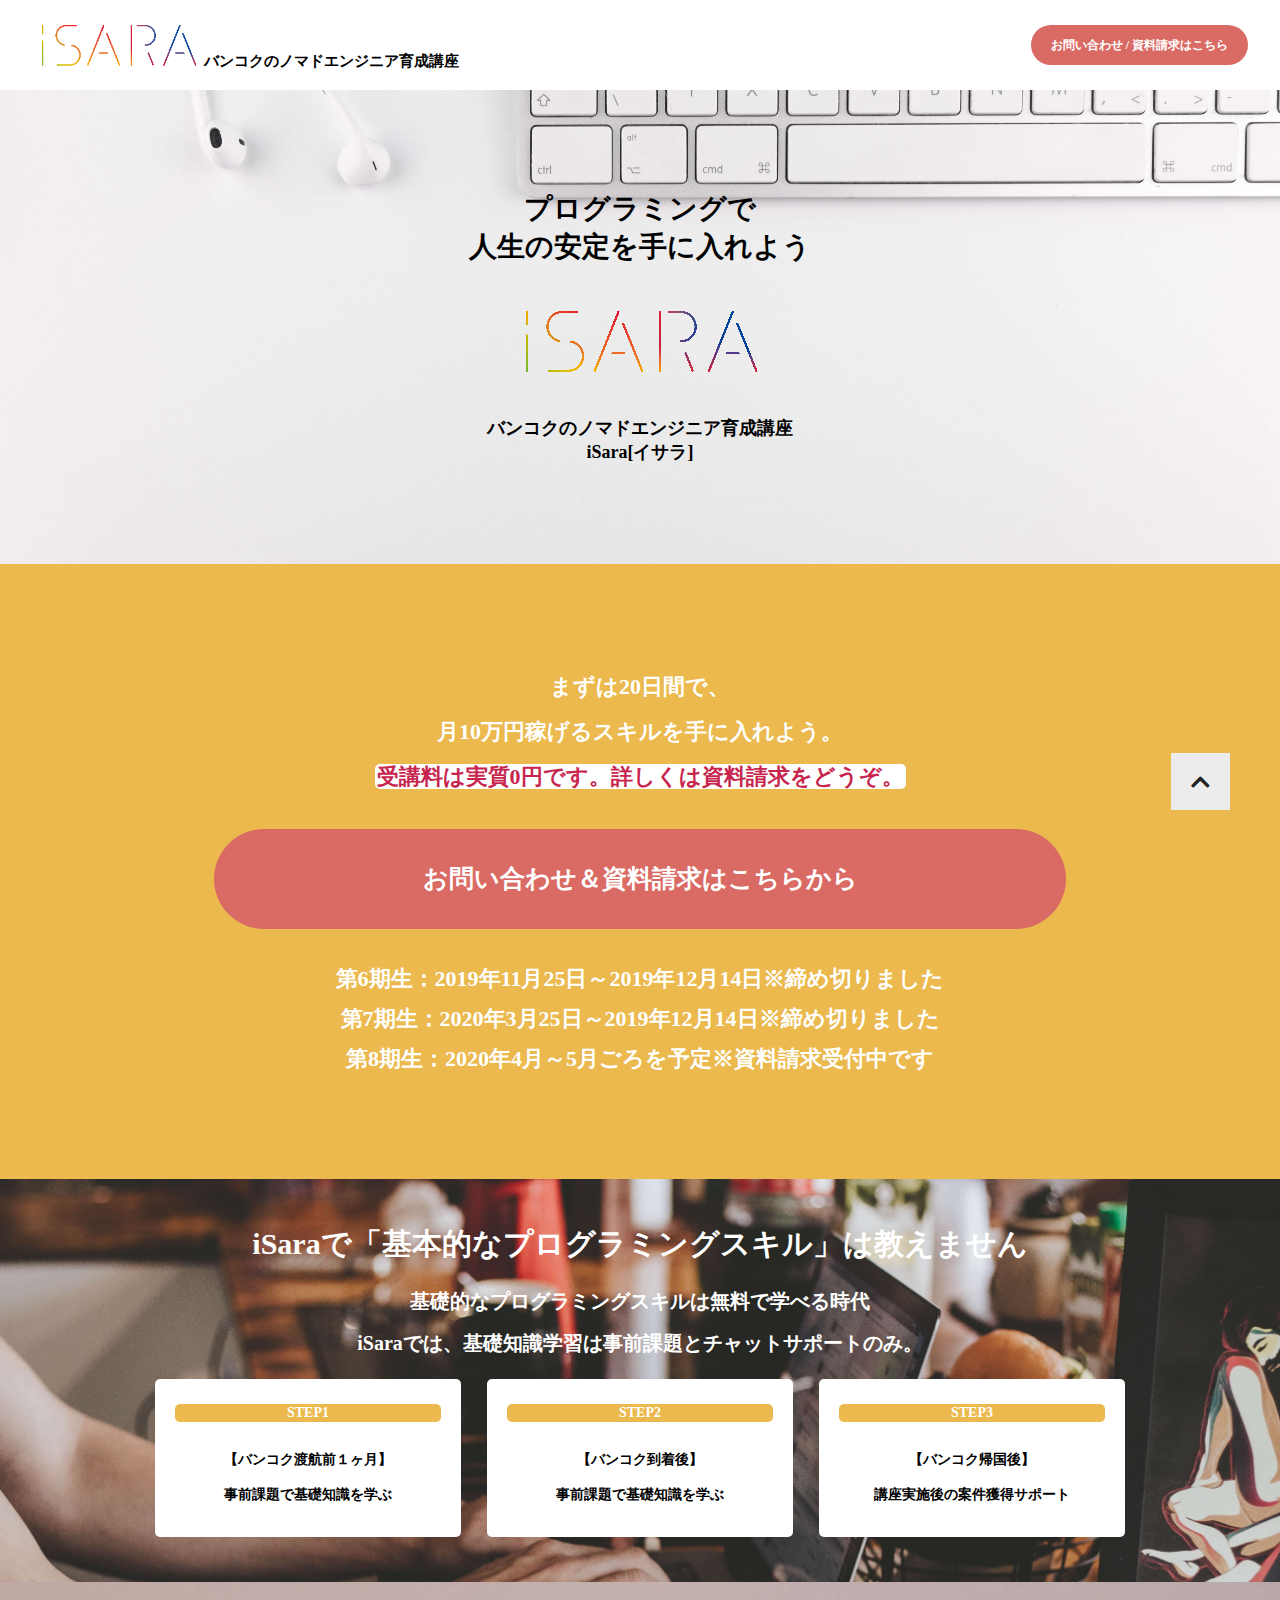
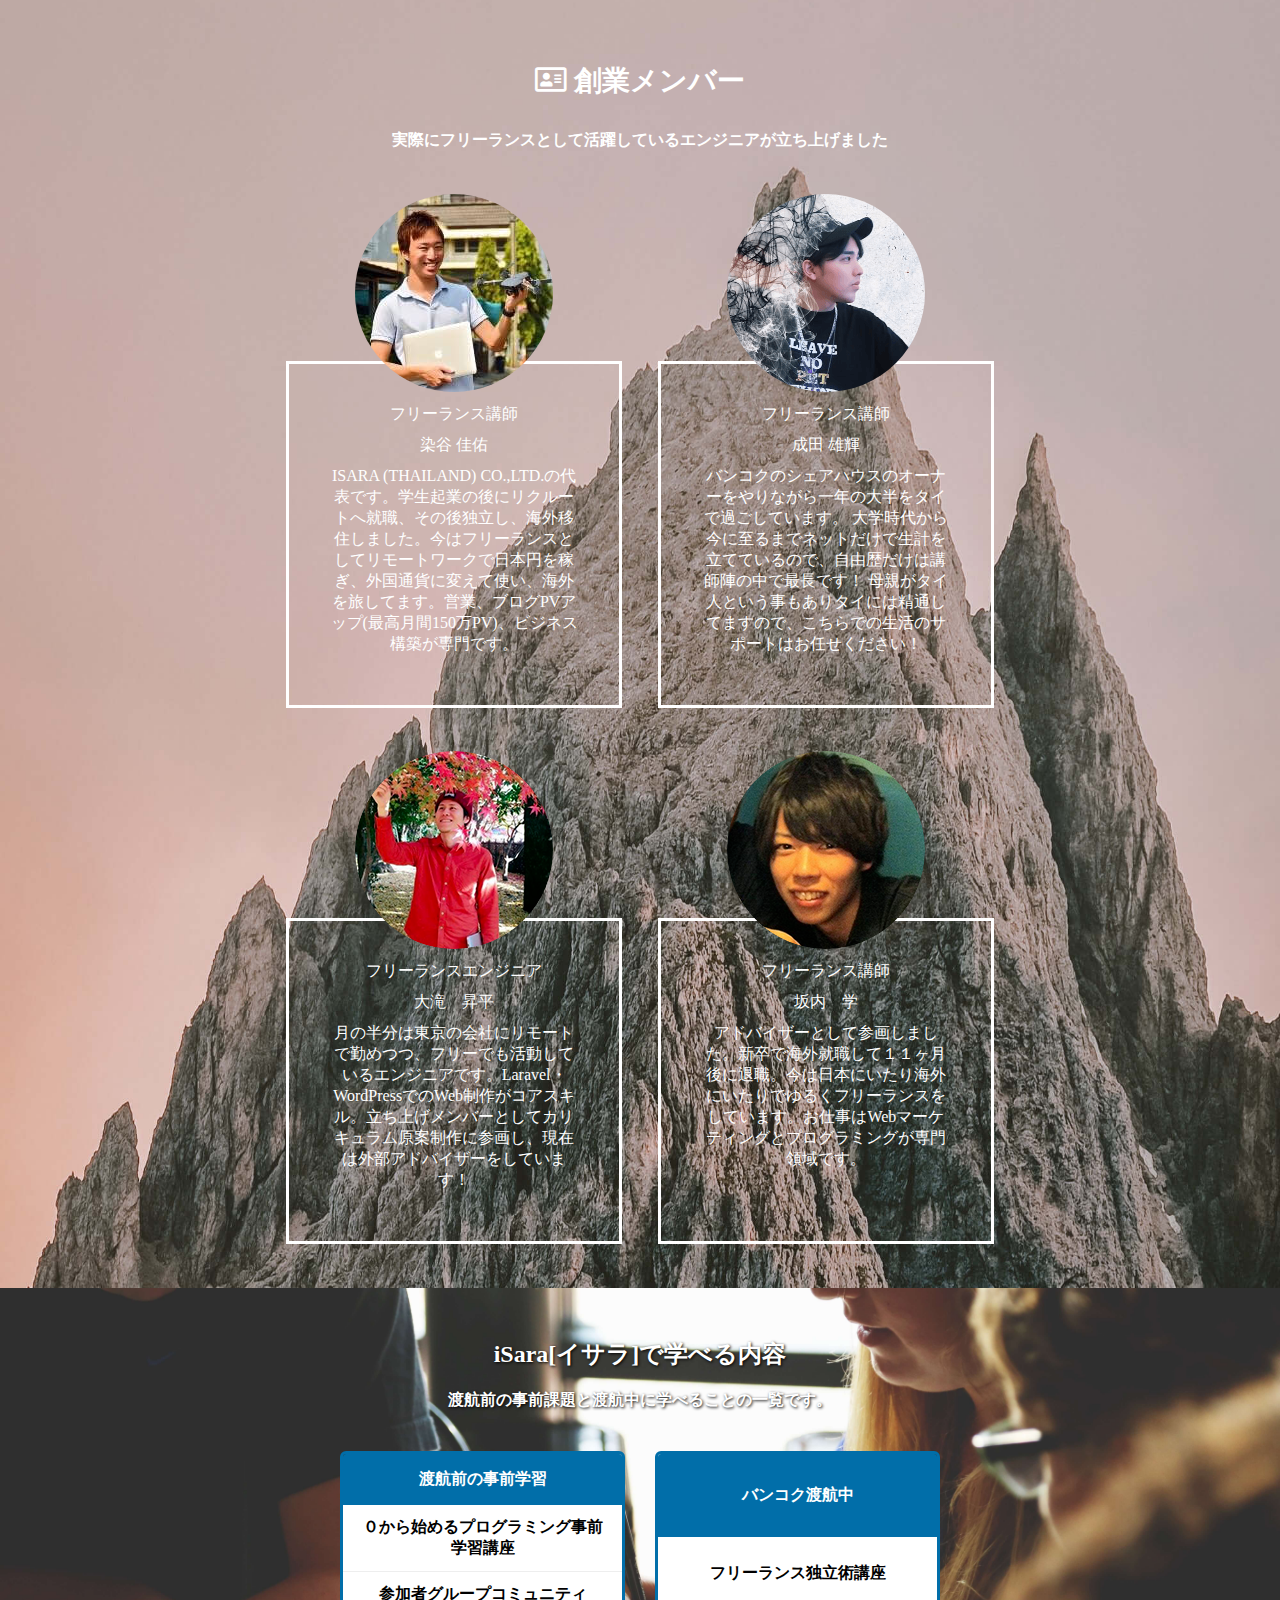
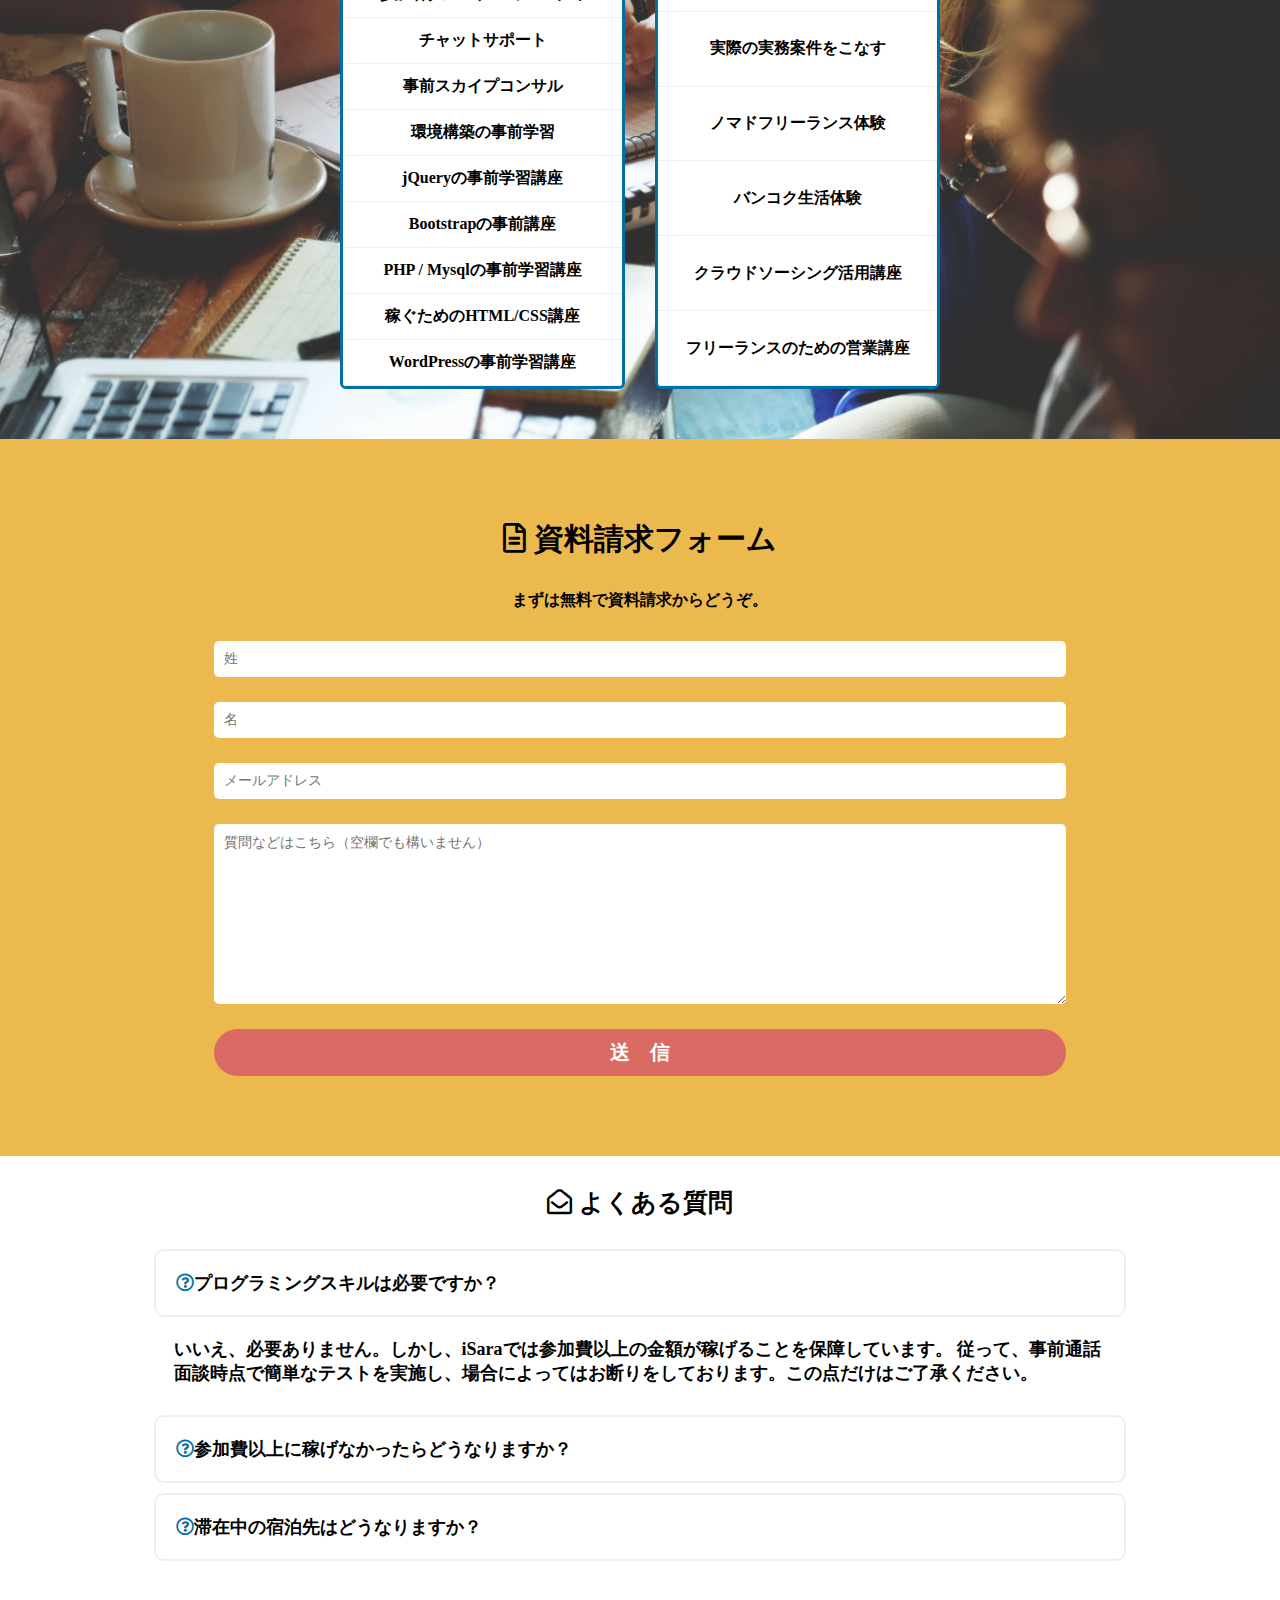
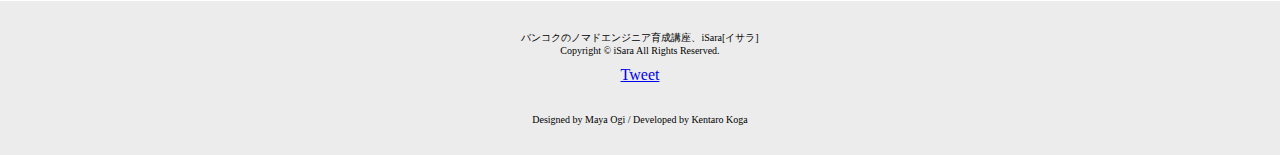
==== index.html @ f4fe6f10 "aaa" ====
<!DOCTYPE html>
<html lang="ja">
<head>
    <meta charset="UTF-8">
    <meta name="viewport" content="width=device-width, initial-scale=1.0">
    <title>isara模写</title>
    <meta description="isaraの模写です">
    <link rel="stylesheet" href="./css/reset.css">
    <link rel="stylesheet" href="./css/style.css">
    <script type="text/javascript" src="./js/jquery-3.4.1.min.js"></script>
    <link href="https://use.fontawesome.com/releases/v5.6.1/css/all.css" rel="stylesheet">
</head>

<body>
    <header class="header" id="header">
        <div class="header__container">
            <div class="header__wrapper">
                <img class="header__image" src="images/isaralogo.png" alt="ロゴ" height="60px">
                <p class="header__title">バンコクのノマドエンジニア育成講座</p>
            </div>
            <a class="header__Btn" id="header__Btn" href="#form">
                <p class="header__contact">
                お問い合わせ / 資料請求はこちら
                </p>
                <i class="far fa-file-alt fa-1.5x headerIcon"></i>
                <p class="headerIcon">資料請求</p>
            </a>
        </div>
        <a href="#"><i class="fas fa-chevron-up fa-lg topBtn"></i></a>
    </header>

    <section class="MV" id="MV">
        <div class="MV__container">
            <h1 class="MV__title">プログラミングで<br>人生の安定を手に入れよう</h1>
            <img class="MV__logo" src="images/isaralogo.png" alt="ロゴ">
            <p class="MV__text">バンコクのノマドエンジニア育成講座<br>iSara[イサラ]</p>
        </div>
    </section>

    <section class="contact">
        <div class="contact__container">
            <div class="contact__title">まずは20日間で、<br>月10万円稼げるスキルを手に入れよう。<br><span>受講料は実質0円です。詳しくは資料請求をどうぞ。</span></div>
            <a class="contact__button" href="#form">お問い合わせ＆資料請求は<br class="sp__br">こちらから</a>
            <p class="contact__due">第6期生：2019年11月25日～2019年12月14日※締め切りました</p>
            <p class="contact__due">第7期生：2020年3月25日～2019年12月14日※締め切りました</p>
            <p class="contact__due">第8期生：2020年4月～5月ごろを予定※資料請求受付中です</p>
        </div>
    </section>

    <section class="system">
        <div class="system__container">
            <h2 class="system__title">iSaraで「基本的なプログラミングスキル」は教えません</h2>
            <p class="system__text">基礎的なプログラミングスキルは無料で学べる時代<br>iSaraでは、基礎知識学習は<span>事前課題</span>と<span>チャットサポート</span>のみ。</p>
            <div class="system__wrapper">
                <div class="system__step">
                    <p class="system__stepTitle">STEP1</p>
                    <p class="system__stepText">【バンコク渡航前１ヶ月】<br>事前課題で基礎知識を学ぶ</p>
                </div>
                <div class="system__step">
                    <p class="system__stepTitle">STEP2</p>
                    <p class="system__stepText">【バンコク到着後】<br>事前課題で基礎知識を学ぶ</p>
                </div>
                <div class="system__step">
                    <p class="system__stepTitle">STEP3</p>
                    <p class="system__stepText">【バンコク帰国後】<br>講座実施後の案件獲得サポート</p>
                </div>
            </div>
        </div>
    </section>

    <section class="members">
        <div class="members__container">
            <h2 class="members__title"><i class="far fa-address-card"></i> 創業メンバー</h2>
            <p class="members__text">実際にフリーランスとして活躍しているエンジニアが立ち上げました</p>
            <div class="members__wrapper">
                <div class="profile">
                    <img class="profile__image" src="./images/keisuke_someya.jpg" alt="染谷" height="198px">
                    <p class="profile__profession">フリーランス講師</p>
                    <p class="profile__name">染谷 佳佑</p>
                    <p class="profile__text">ISARA (THAILAND) CO.,LTD.の代表です。学生起業の後にリクルートへ就職、その後独立し、海外移住しました。今はフリーランスとしてリモートワークで日本円を稼ぎ、外国通貨に変えて使い、海外を旅してます。営業、ブログPVアップ(最高月間150万PV)、ビジネス構築が専門です。</p>
                </div>
                <div class="profile">
                    <img class="profile__image" src="./images/yuki.png" alt="成田" height="198px">
                    <p class="profile__profession">フリーランス講師</p>
                    <p class="profile__name">成田 雄輝</p>
                    <p class="profile__text">バンコクのシェアハウスのオーナーをやりながら一年の大半をタイで過ごしています。 大学時代から今に至るまでネットだけで生計を立てているので、自由歴だけは講師陣の中で最長です！ 母親がタイ人という事もありタイには精通してますので、こちらでの生活のサポートはお任せください！</p>
                </div>
            </div>
            <div class="members__wrapper members__wrapper--bottom">
                <div class="profile">
                    <img class="profile__image" src="./images/shohey.png" alt="大滝" height="198px">
                    <p class="profile__profession">フリーランスエンジニア</p>
                    <p class="profile__name">大滝　昇平</p>
                    <p class="profile__text">月の半分は東京の会社にリモートで勤めつつ、フリーでも活動しているエンジニアです。Laravel・WordPressでのWeb制作がコアスキル。立ち上げメンバーとしてカリキュラム原案制作に参画し、現在は外部アドバイザーをしています！</p>
                </div>
                <div class="profile profile--bottom">
                    <img class="profile__image" src="./images/manabu.png" alt="坂内" height="198px">
                    <p class="profile__profession">フリーランス講師</p>
                    <p class="profile__name">坂内　学</p>
                    <p class="profile__text">アドバイザーとして参画しました。新卒で海外就職して１１ヶ月後に退職。今は日本にいたり海外にいたりでゆるくフリーランスをしています。お仕事はWebマーケティングとプログラミングが専門領域です。</p>
                </div>
            </div>
        </div>
    </section>

    <section class="contents">
        <div class="contents__container">
            <h2 class="contents__title">iSara[イサラ]で学べる内容</h2>
            <p class="contents__text">渡航前の事前課題と渡航中に学べることの一覧です。</p>
            <div class="contents__wrapper">
                <table class="table">
                    <tr class="table__row"><th class="table__header">渡航前の事前学習</th></tr>
                    <tr class="table__row"><td class="table__data">０から始めるプログラミング事前学習講座</td></tr>
                    <tr class="table__row"><td class="table__data">参加者グループコミュニティ</td></tr>
                    <tr class="table__row"><td class="table__data">チャットサポート</td></tr>
                    <tr class="table__row"><td class="table__data">事前スカイプコンサル</td></tr>
                    <tr class="table__row"><td class="table__data">環境構築の事前学習</td></tr>
                    <tr class="table__row"><td class="table__data">jQueryの事前学習講座</td></tr>
                    <tr class="table__row"><td class="table__data">Bootstrapの事前講座</td></tr>
                    <tr class="table__row"><td class="table__data">PHP / Mysqlの事前学習講座</td></tr>
                    <tr class="table__row"><td class="table__data">稼ぐためのHTML/CSS講座</td></tr>
                    <tr class="table__row"><td class="table__data">WordPressの事前学習講座</td></tr>
                </table>
                <table class="table">
                    <tr class="table__row"><th class="table__header">バンコク渡航中</th></tr>
                    <tr class="table__row"><td class="table__data">フリーランス独立術講座</td></tr>
                    <tr class="table__row"><td class="table__data">実際の実務案件をこなす</td></tr>
                    <tr class="table__row"><td class="table__data">ノマドフリーランス体験</td></tr>
                    <tr class="table__row"><td class="table__data">バンコク生活体験</td></tr>
                    <tr class="table__row"><td class="table__data">クラウドソーシング活用講座</td></tr>
                    <tr class="table__row"><td class="table__data">フリーランスのための営業講座</td></tr>
                </table>
            </div>
        </div>
    </section>

    <section class="form" id="form">
        <div class="form__container">
            <h2 class="form__title"><i class="far fa-file-alt"></i> 資料請求フォーム</h2>
            <p class="form__text">まずは無料で資料請求からどうぞ。</p>
            <form class="form__wrapper">
                <input class="form__input" type="text" placeholder="姓">
                <input class="form__input" type="text" placeholder="名">
                <input class="form__input" type="email" placeholder="メールアドレス">
                <textarea class="form__input form__inputArea" cols="30" rows="10" placeholder="質問などはこちら（空欄でも構いません）"></textarea>
                <button class="form__button" type="submit">送　信</button>
            </form>
        </div>
    </section>

    <section class="FAQs">
        <div class="FAQs__container">
            <h2 class="FAQs__title"><i class="far fa-envelope-open"></i> よくある質問</h2>
            <div class="FAQs__wrapper">
                <div class="qa">
                    <p class="qa__q"><i class="far fa-question-circle"></i>プログラミングスキルは必要ですか？</p>
                    <p class="qa__a qa__a--first">いいえ、必要ありません。しかし、iSaraでは参加費以上の金額が稼げることを保障しています。 従って、事前通話面談時点で簡単なテストを実施し、場合によってはお断りをしております。この点だけはご了承ください。</p>
                </div>
                <div class="qa">
                    <p class="qa__q"><i class="far fa-question-circle"></i>参加費以上に稼げなかったらどうなりますか？</p>
                    <p class="qa__a">参加費である258,000円以上の金額をトータルで稼ぐまで、無期限でサポート延長いたします。（講座参加後、週30時間以上の実践をすることと、週１回の実践報告をすることが延長条件です。）きちんと学び実践すれば、フリーランスでも収入を作ることは十分に可能です。</p>
                </div>
                <div class="qa">
                    <p class="qa__q"><i class="far fa-question-circle"></i>滞在中の宿泊先はどうなりますか？</p>
                    <p class="qa__a">宿泊費用が必要ですが、iSara提携のホステルに宿泊することになりますので心配はありません。</p>
                </div>
            </div>
        </div>
    </section>

    <footer class="footer">
        <div class="footer__container">
            <p class="footer__text">バンコクのノマドエンジニア育成講座、iSara[イサラ]<br>Copyright ©︎ iSara All Rights Reserved.</p>
            <div class="footer__shareBtn">
                <a href="https://twitter.com/share?ref_src=twsrc%5Etfw" class="twitter-share-button footer__twitter" data-show-count="false">Tweet</a><script async src="https://platform.twitter.com/widgets.js" charset="utf-8"></script>
            </div>
            <p class="footer__author">Designed by Maya Ogi / Developed by Kentaro Koga</p>
        </div>
    </footer>

    <script src="js/main.js"></script>
</body>
</html>
---- css/style.css ----
@charset "UTF-8";
/*
ピンク：#da6b64
黄色：#ebb94d
青色：#016ea9
灰色：#ececec
赤：#c7254e
*/

/* header*********** */
.header {
  background-color: #fff;
  position: fixed;
  width: 100vw;
  z-index: 100;
}
.header__container {
  display: flex;
  width: 95%;
  margin: 0 auto;
  font-weight: bold;
  justify-content: space-between;
  align-items: center;
  padding: 15px 0;
  text-align: center;
  font-size: 12px;
}
.header__wrapper {
  display: flex;
}
.header__title {
  align-self: flex-end;
  text-align: center;
  font-size: 15px;
  padding-bottom: 4.5px;
}
.header__Btn {
  background-color: #da6b64;
  color: white;
  height: 40px;
  line-height: 40px;
  padding: 0 20px;
  border-radius: 20px;
  text-decoration: none;
}
.header__Btn:hover {
  background-color: #c7254e;
}
.headerIcon {
  display: none !important;
}
.topBtn {
  position: fixed;
  bottom: 90px;
  right: 50px;
  background-color: #ececec;
  padding: 20px;
  color: rgb(34, 34, 34);
}
@media screen and (max-width:768px) {
  .header__container{
    padding: 0;
    width: 100%;
    justify-content: space-between;
  }
  .header__image {
    align-self: flex-start;
  }
  .header__Btn {
    padding: 5px 16px;
    height: 100%;
    border-radius: 0%;
  }
  .header__contact {
    display: none;
  }
  .headerIcon {
    display: block !important;
    padding-top: 5px;
    padding: auto;
    font-weight: bold;
    font-size: 15px;
  }
  .header__wrapper {
    flex-direction: column-reverse;
    padding-left: 10px;
  }
  .header__image {
    height: 40px;
  }
  .header__title {
    font-size: 10px;
  }
  .topBtn {
    bottom: 10vw;
    right: 10vw;
    /* TODO: アイコンの下のスペースへんだよ */
  }
}
/* *************header */

/* MV*******************/
.MV {
  background-image: url(../images/top-view-photo-of-keyboard-near-earphones-1420701.jpg);
  background-size: cover;
}
.MV__container {
  display: flex;
  width: 95%;
  margin: 0 auto;
  flex-direction: column;
  align-items: center;
  font-weight: bold;
  padding: 100px 0;
}
.MV__title {
  text-align: center;
  padding-bottom: 30px;
  font-size: 28px;
}
.MV__logo {
  padding-bottom: 30px;
}
.MV__text {
  text-align: center;
  font-size: 18px;
}
/* *************MV */

/* contact */
.contact {
  background-color: #ebb94d;
  color: white;
}
.contact__container {
  display: flex;
  width: 95%;
  margin: 0 auto;
  flex-direction: column;
  align-items: center;
  font-weight: bold;
  padding: 100px 0;
}
.contact__title {
  text-align: center;
  line-height: 45px;
  font-size: 22px;
  margin-bottom: 30px;
}
.contact__title span {
  padding: 0 2px;
  border-radius: 5px;
  background-color: #fff;
  color: #c7254e;
}
.contact__button {
  background-color: #da6b64;
  margin-bottom: 30px;
  height: 100px;
  width: 70%;
  border-radius: 60px;
  line-height: 100px;
  text-align: center;
  text-decoration: none;
  color: #fff;
  font-size: 25px;
}
.sp__br {
  display: none;
}
.contact__button:hover {
  background-color: #c7254e;
}
.contact__due {
  text-align: center;
  line-height: 40px;
  font-size: 22px;
}
@media screen and (max-width:768px) {
  .contact__container {
    padding: 40px 0;
  }
  .contact__title {
    margin-bottom: 20px;
    line-height: 30px;
    font-size: 16px;
  }
  .sp__br {
    display: inline;
  }
  .contact__button {
    padding-top: 14px;
    line-height: 40px;
    font-size: 18px;
  }
  .contact__due {
    font-size: 18px;
  }
}
/* ************* contact */

/* system ************* */
.system {
  background-image: url(../images/person-in-front-of-laptop-on-brown-wooden-table-2115217.jpg);
  background-size: cover;
  padding: 45px 0;
}
.system__container {
  width: 95%;
  margin: 0 auto;
  display: flex;
  flex-direction: column;
  justify-content: center;
  font-weight: bold;
}
.system__title {
  color: #fff;
  text-align: center;
  font-size: 30px;
  margin-bottom: 15px;
}
.system__text {
  color: #fff;
  text-align: center;
  font-size: 20px;
  line-height: 42px;
  margin-bottom: 15px;
}
.system__wrapper {
  display: flex;
  flex-wrap: wrap;
  justify-content: space-between;
  text-align: center;
  width: 970px;
  margin: 0 auto;
}
.system__step {
  background-color: #fff;
  font-size: 14px;
  padding: 25px 20px;
  border-radius: 5px;
}
.system__stepTitle {
  background-color: #ebb94d;
  color: #fff;
  padding: 1px 112px;
  border-radius: 5px;
  margin-bottom: 20px;
}
.system__stepText {
  line-height: 35px;
}
@media screen and (max-width:1189px) {
  .system__title {
    font-size: 24px;
  }
  .system__text {
    font-size: 16px;
  }
  .system__wrapper {
    flex-direction: column;
    width: 50%;
  }
  .system__step {
    margin-bottom: 10px;
  }
}
@media screen and (max-width:768px) {
  .system__title {
    font-size: 18px;
  }
  .system__text {
    font-size: 13px;
  }
  .system__wrapper {
    flex-direction: column;
    width: 90%;
  }
}
/* ************** system */

/* members **************/
.members {
  background-image: url(../images/low-angle-shot-of-rock-formation-1366909.jpg);
  background-size: cover;
  color: #fff;
}
.members__container {
  width: 95%;
  margin: 0 auto;
  padding: 80px 0px 44px;
  text-align: center;
}
.members__title {
  font-weight: bold;
  font-size: 28px;
  margin-bottom: 30px;
}
.members__text {
  font-weight: bold;
  margin-bottom: 205px;
}
.members__wrapper {
  display: flex;
  justify-content: space-evenly;
  max-width: 780px;
  margin: 210px auto 0;
}
.profile {
  position: relative;
  padding: 40px;
  border: 3px solid #fff;
  width: 43%;
}
.profile__image {
  position: absolute;
  top: -170px;
  left: calc(50% - 99px);
  border-radius: 50%;
}
.profile__profession {
  margin-bottom: 10px;
}
.profile__name {
  margin-bottom: 10px;
}
.profile__text {
  margin-bottom: 10px;
}
@media screen and (max-width:991px) {
  .members__container {
    padding: 50px 0px;
  }
  .members__text {
    margin-bottom: 128px;
  }
  /* プロフィールの表示 */
  .members__wrapper {
    flex-direction: column;
    align-items: center;
    margin: 0 auto;
  }
  .profile {
    width: 70%;
    margin-bottom: 200px;
    padding: 40px 20px 20px 20px;
  }
  .profile--bottom {
    margin-bottom: 20px;
  }
  .profile__image {
    height: 120px;
    top: -90px;
    left: calc(50% - 60px);
  }
}
/************** members */

/* contents *************/
.contents {
  background-image: url(../images/people-coffee-meeting-team-7096.jpg);
  background-size: cover;
  padding: 50px 0;
  font-weight: bold;
}
.contents__container {
  width: 95%;
  margin: 0 auto;
  text-align: center;
}
.contents__title {
  color: #fff;
  margin-bottom: 20px;
  text-shadow: 1px 1px 3px #000;
}
.contents__text {
  color: #fff;
  margin-bottom: 40px;
  text-shadow: 1px 1px 3px #000;
}
.contents__wrapper {
  display: flex;
  justify-content: space-between;
  width: 600px;
  margin: 0 auto;
}
.table {
  border: 3px solid #016ea9;
  border-spacing: 0;
  border-radius: 6px;
  width: 285px;
  overflow: hidden;
}
.table__header {
  background-color: #016ea9;
  padding: 15px;
  color: #FFF;
}
.table__data {
  background-color: #fff;
  border-color: #fff;
  border-bottom: 0.1px solid #eee;
  padding: 12px;
}
@media screen and (max-width:768px) {
  .contents__wrapper {
    flex-direction: column;
    align-items: center;
    margin: 0 auto;
    width: 100%;
  }
  .table {
    margin-bottom: 20px;
    width: 100%;
  }
}
/************** contnts */

/* form *****************/
.form {
  background-color: #ebb94d;
  padding: 80px;
}
.form__container {
  width: 95%;
  margin: 0 auto;
}
.form__title {
  margin-bottom: 30px;
  font-weight: bold;
  font-size: 30px;
  text-align: center;
}
.form__text {
  margin-bottom: 30px;
  font-weight: bold;
  text-align: center;
}
.form__wrapper {
  width: 80%;
  margin: 0 auto;
}
.form__input {
  display: block;
  width: 100%;
  padding: 10px;
  margin-bottom: 25px;
  background-color: #fff;
  border-radius: 5px;
  font-size: 14px;
}
.form__inputArea {
  width: 100%;
}
.form__button {
  width: 100%;
  padding: 10px;
  border-radius: 30px;
  background-color: #da6b64;
  color: #fff;
  font-size: 20px;
  font-weight: bold;
  text-align: center;
}
.form__button:hover {
  background-color: #c7254e;
}
@media screen and (max-width:768px) {
  .form {
    padding: 30px 0;
  }
  .form__title {
    font-size: 24px;
  }
  .form__wrapper {
    width: 90%;
  }
}
/***************** form */

/* FAQs ****************/
.FAQs {
  font-weight: bold;
}
.FAQs__container {
  width: 95%;
  margin: 0 auto;
  padding: 30px 0;
}
.FAQs__title {
  margin-bottom: 30px;
  text-align: center;
  font-size: 25px;
}
.FAQs__wrapper {
  width: 80%;
  margin: 0 auto;
  font-size: 18px;
}
.qa {
  width: 100%;
  margin-bottom: 10px;
}
.qa__q {
  border: 2px solid #eee;
  border-radius: 10px;
  padding: 20px;
}
.fa-question-circle {
  color: #016ea9;
}
.qa__a {
  display: none;
  padding: 20px;
}
.qa__a--first {
  display: block;
}
@media screen and (max-width:768px) {
  .FAQs__title {
    font-size: 24px;
  }
  .qa__q {
    font-size: 16px;
  }
  .qa__a {
    font-size: 14px;
  }
}
/**************** FAQs */

/* footer ****************/
.footer {
  padding: 30px 0;
  background-color: #ececec;
  text-align: center;
}
.footer__container {
  max-width: 400px;
  margin: 0 auto;
}
.footer__text {
  margin-bottom: 10px;
  font-size: 10px;
}
.footer__shareBtn {
  margin-bottom: 30px;
}
.footer__author {
  font-size: 10px;
}
/**************** footer */
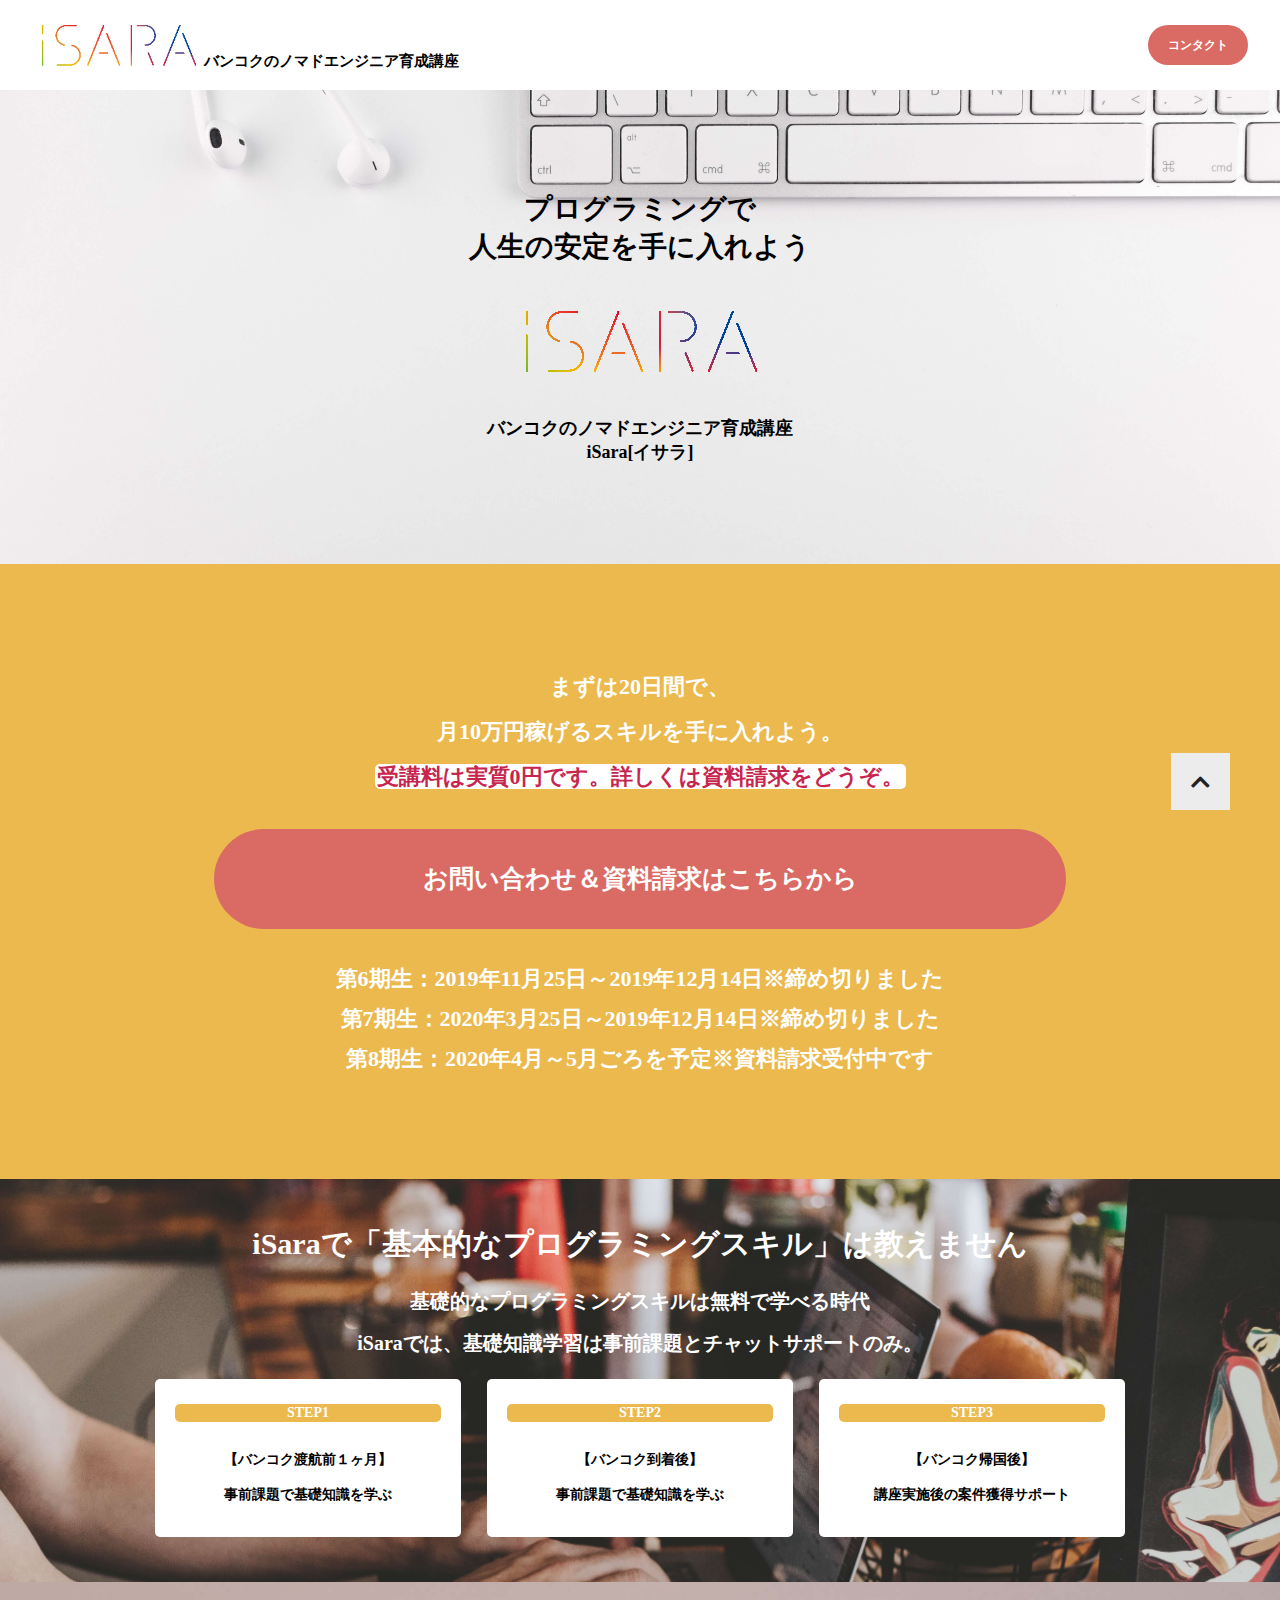
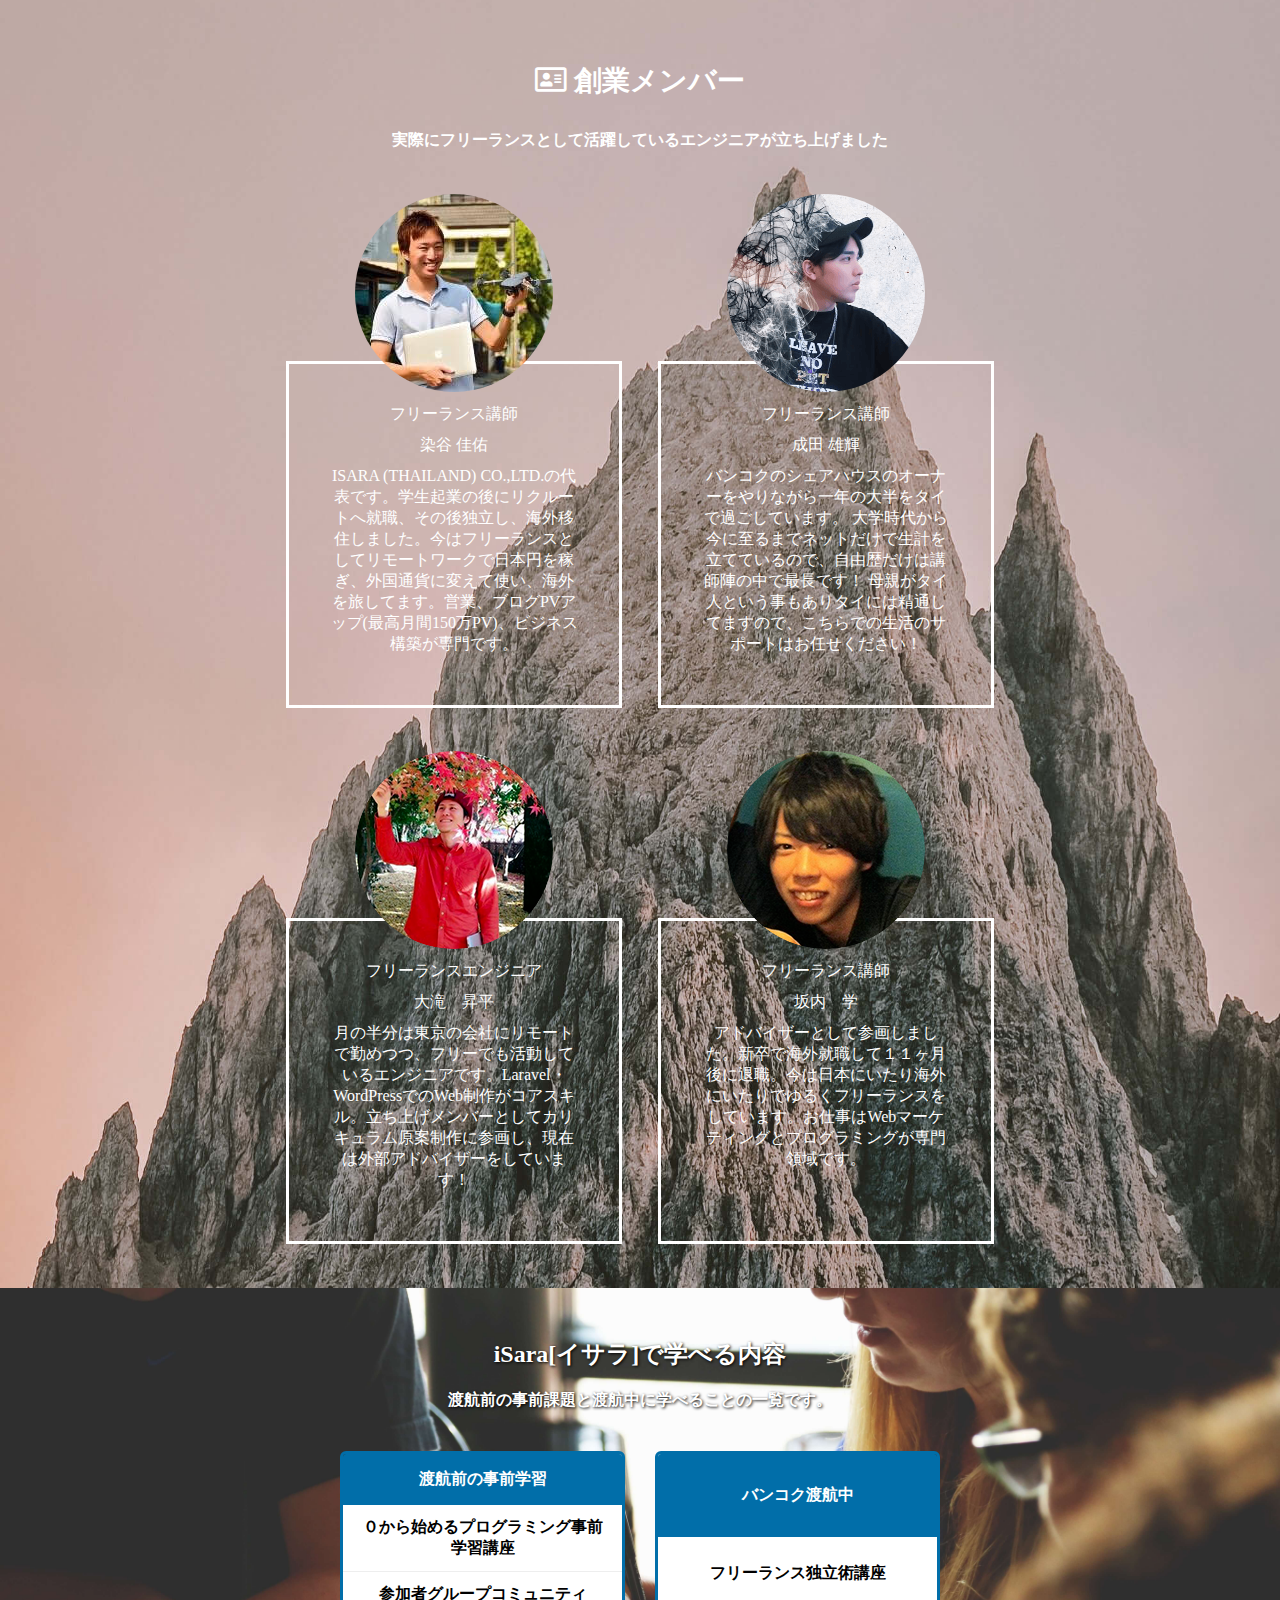
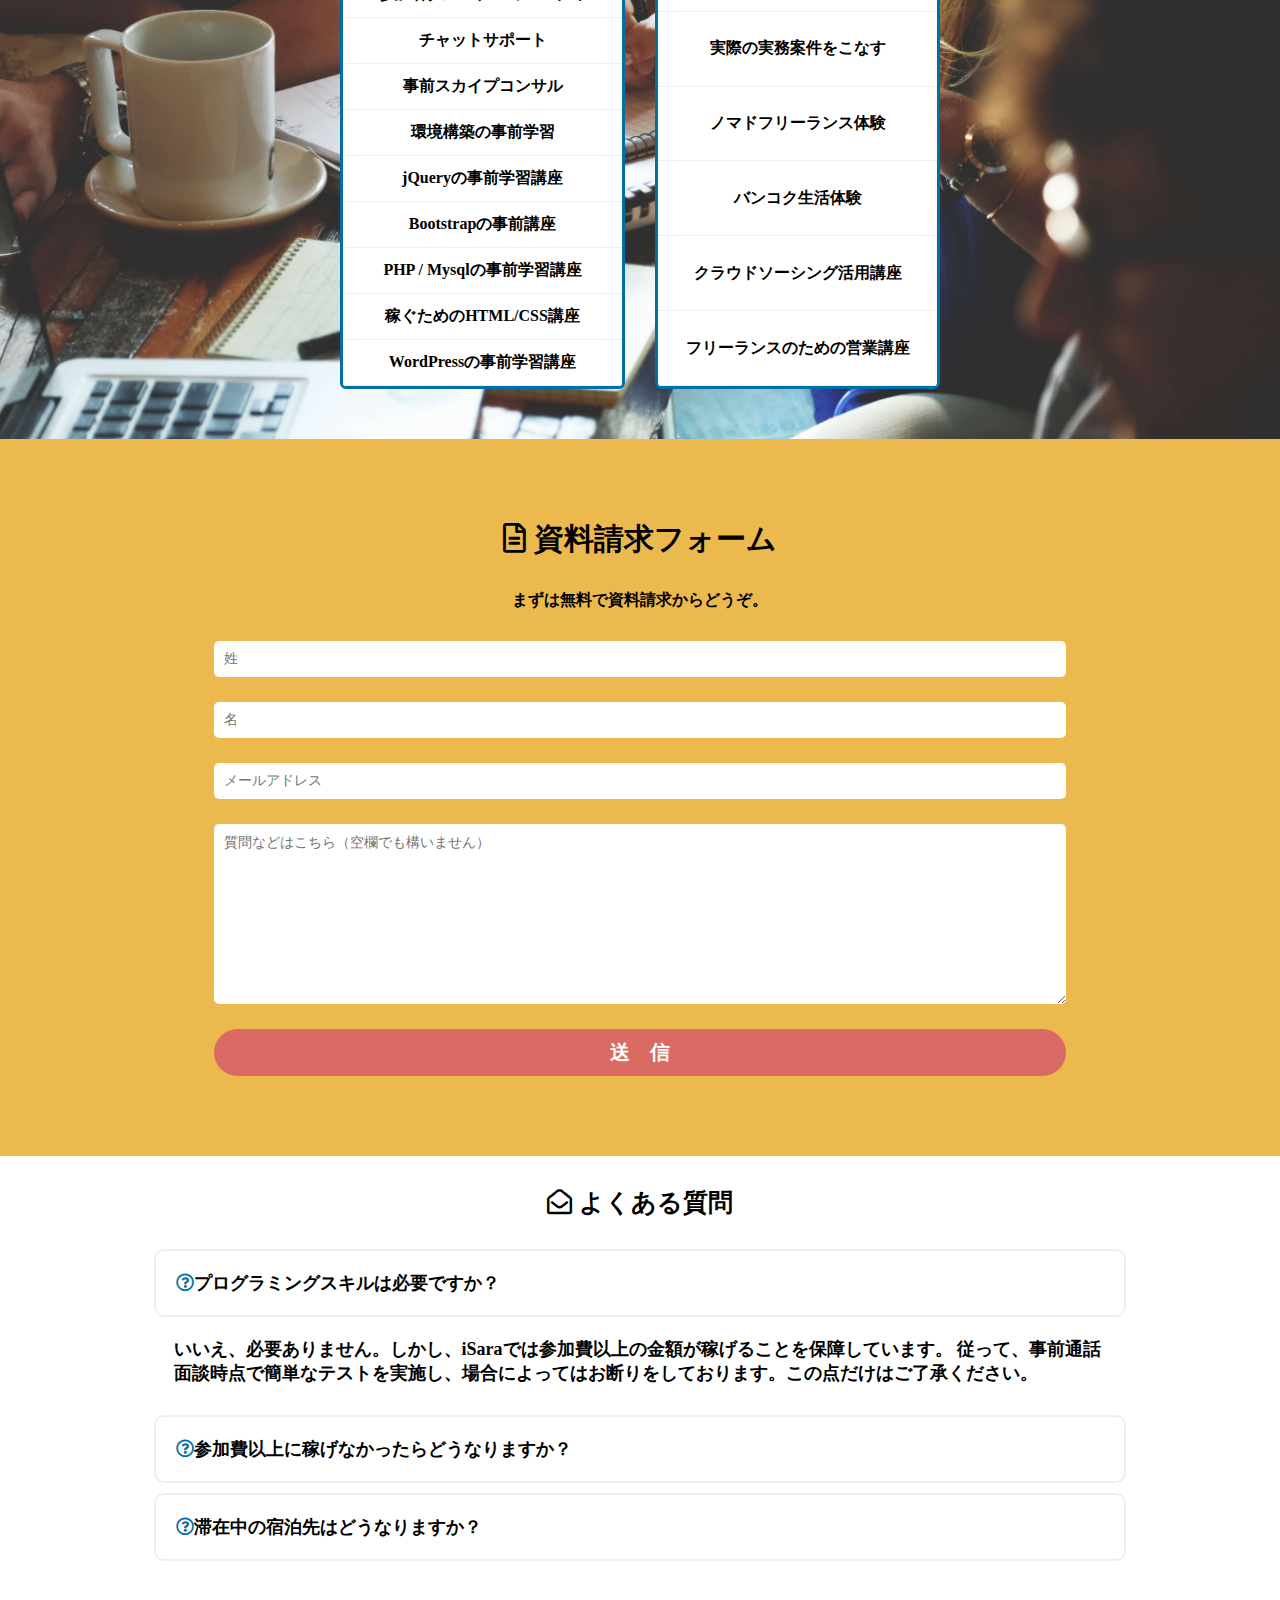
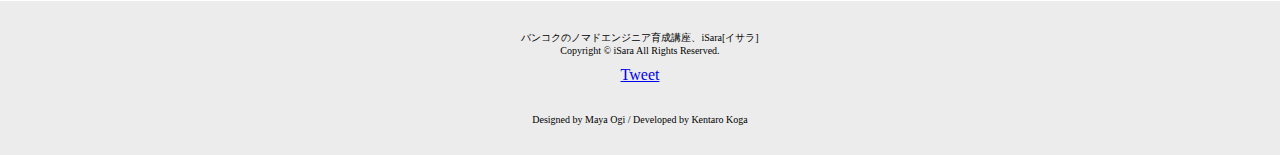
==== commit d556db96: "header__contact changed" ====
--- a/index.html
+++ b/index.html
@@ -20,7 +20,7 @@
             </div>
             <a class="header__Btn" id="header__Btn" href="#form">
                 <p class="header__contact">
-                お問い合わせ / 資料請求はこちら
+                コンタクト
                 </p>
                 <i class="far fa-file-alt fa-1.5x headerIcon"></i>
                 <p class="headerIcon">資料請求</p>
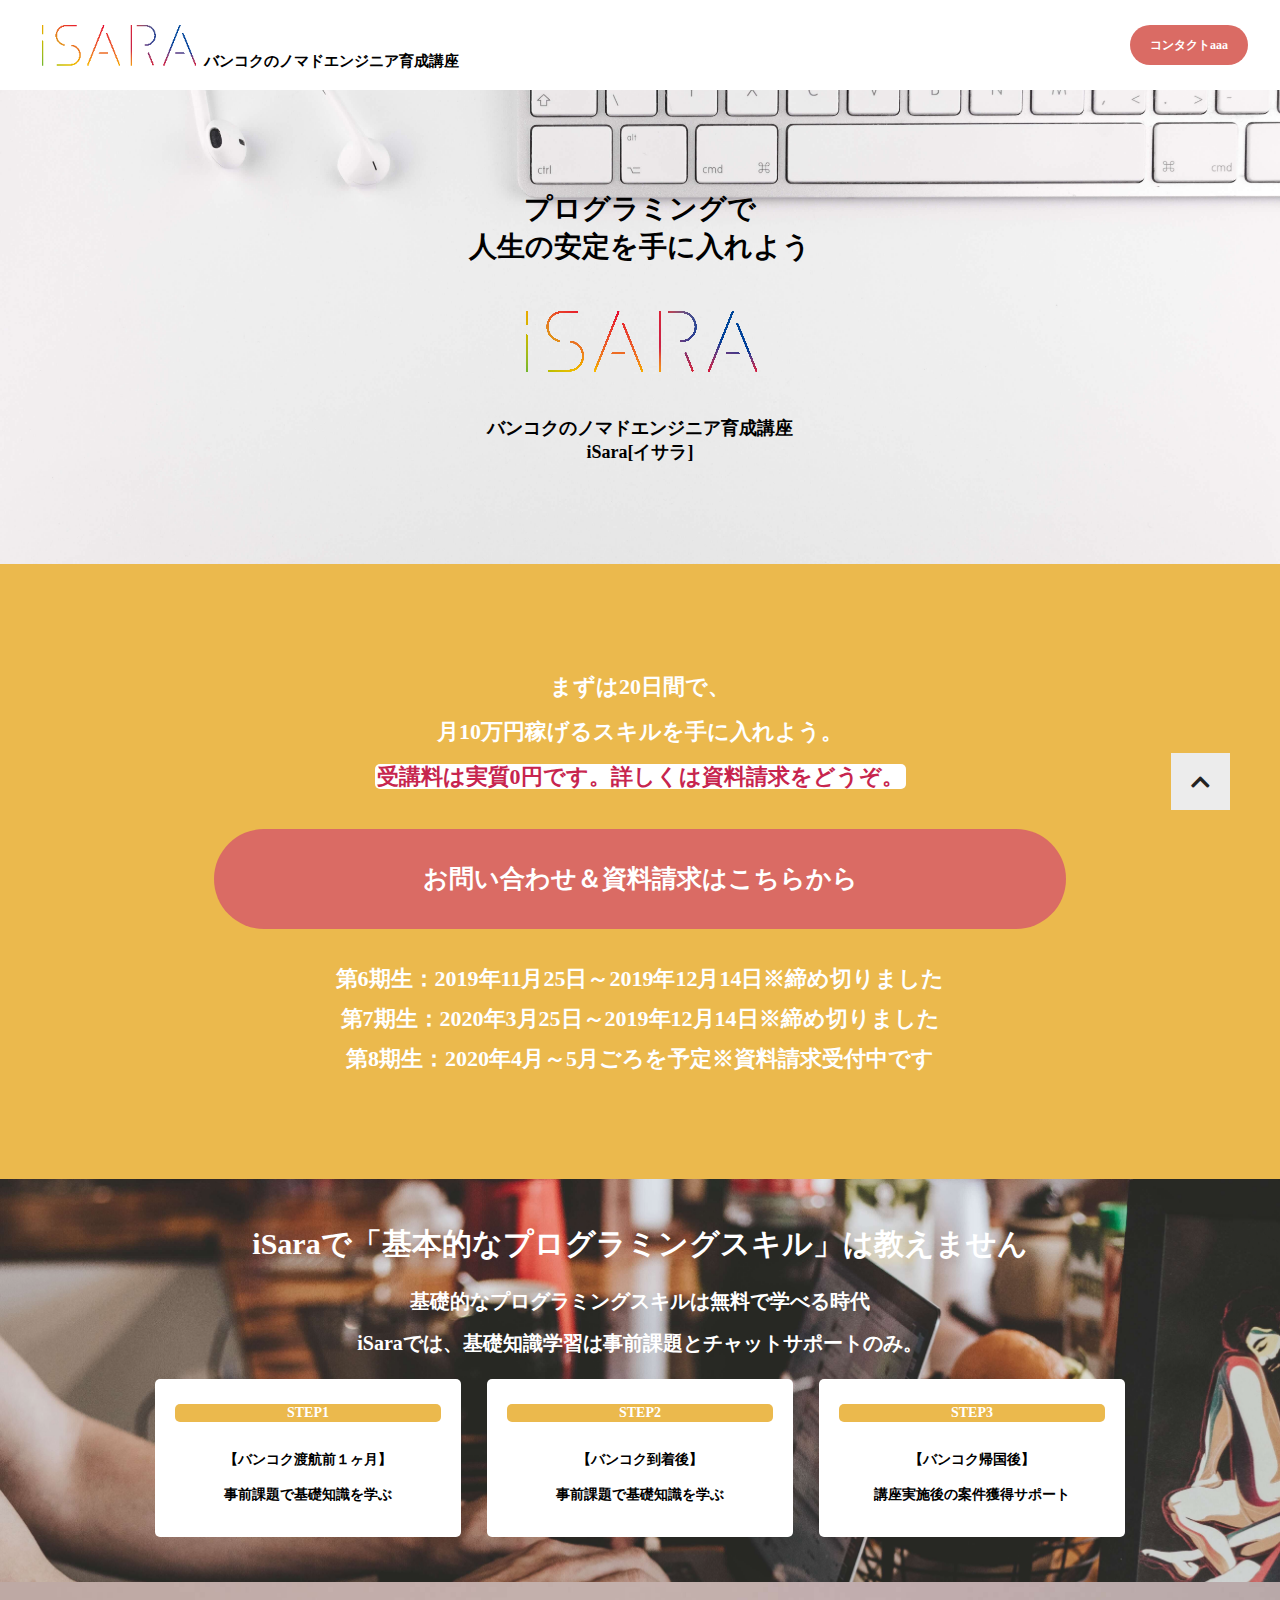
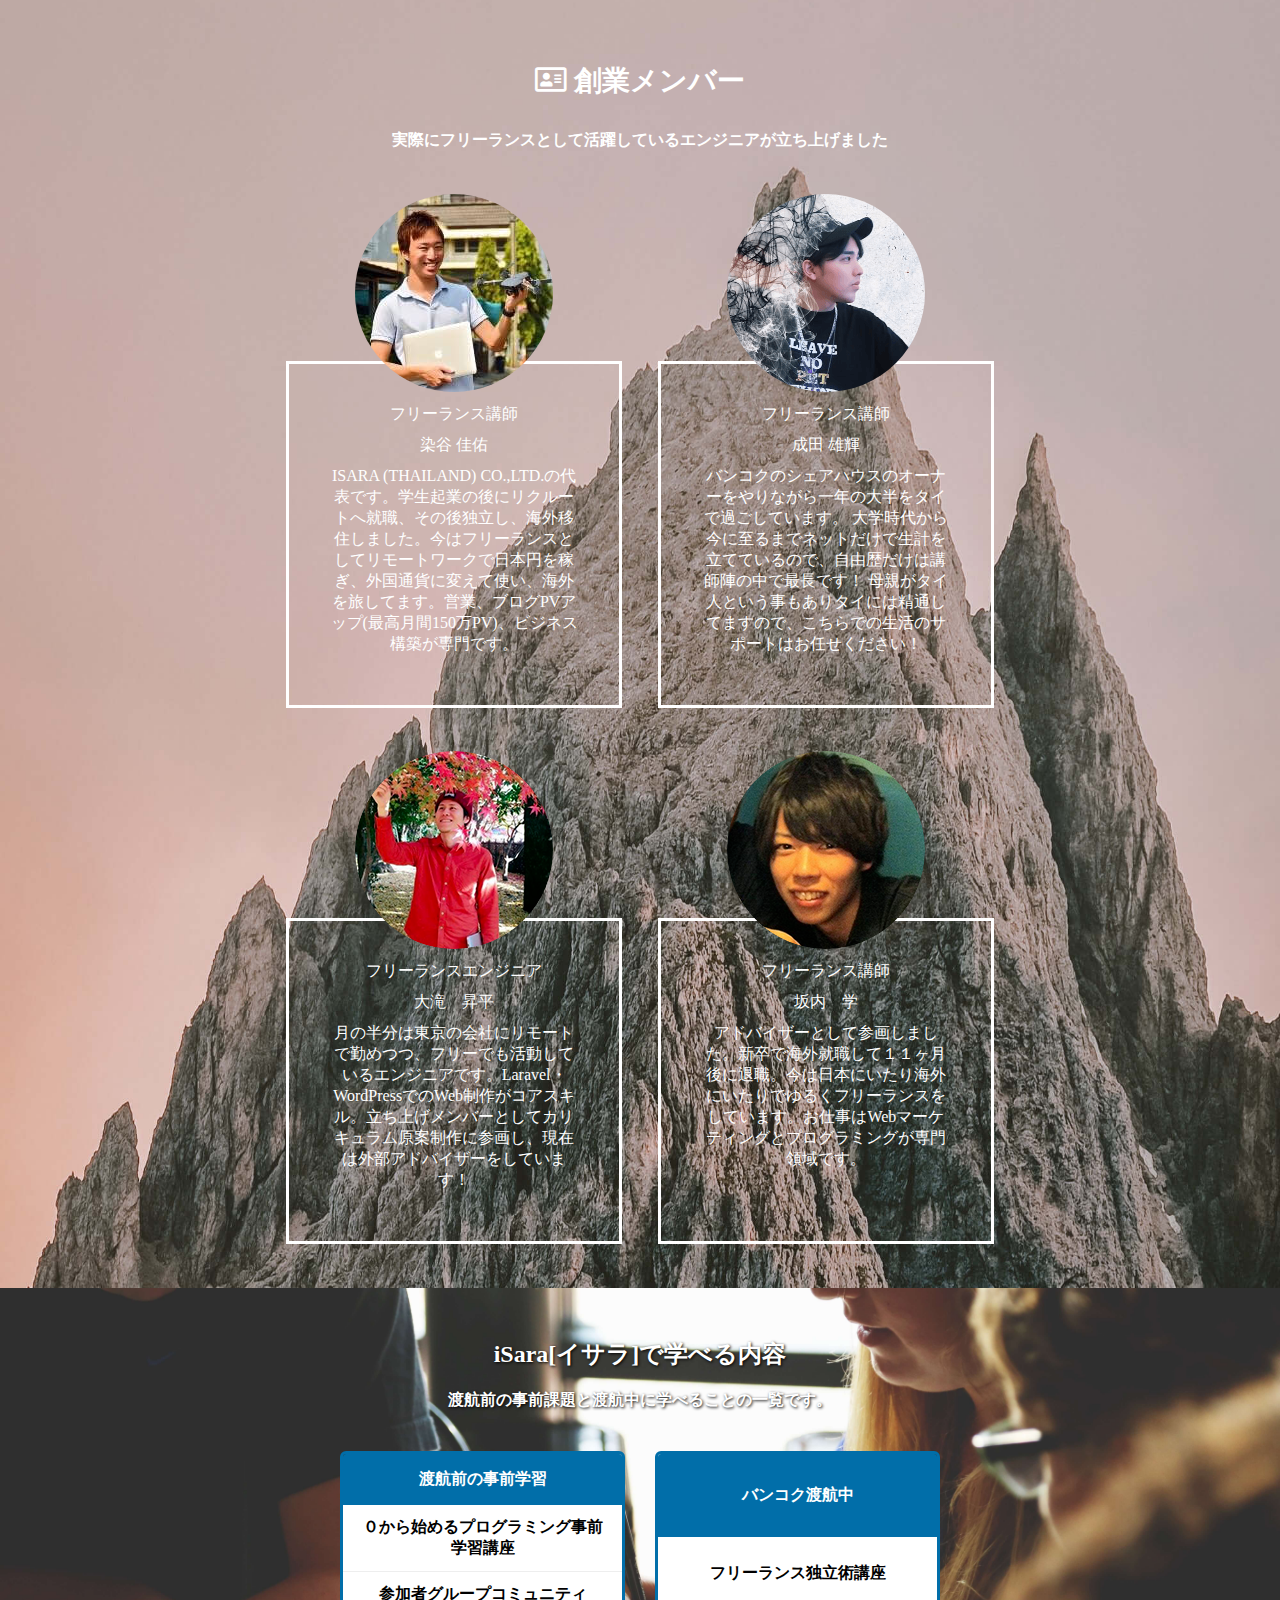
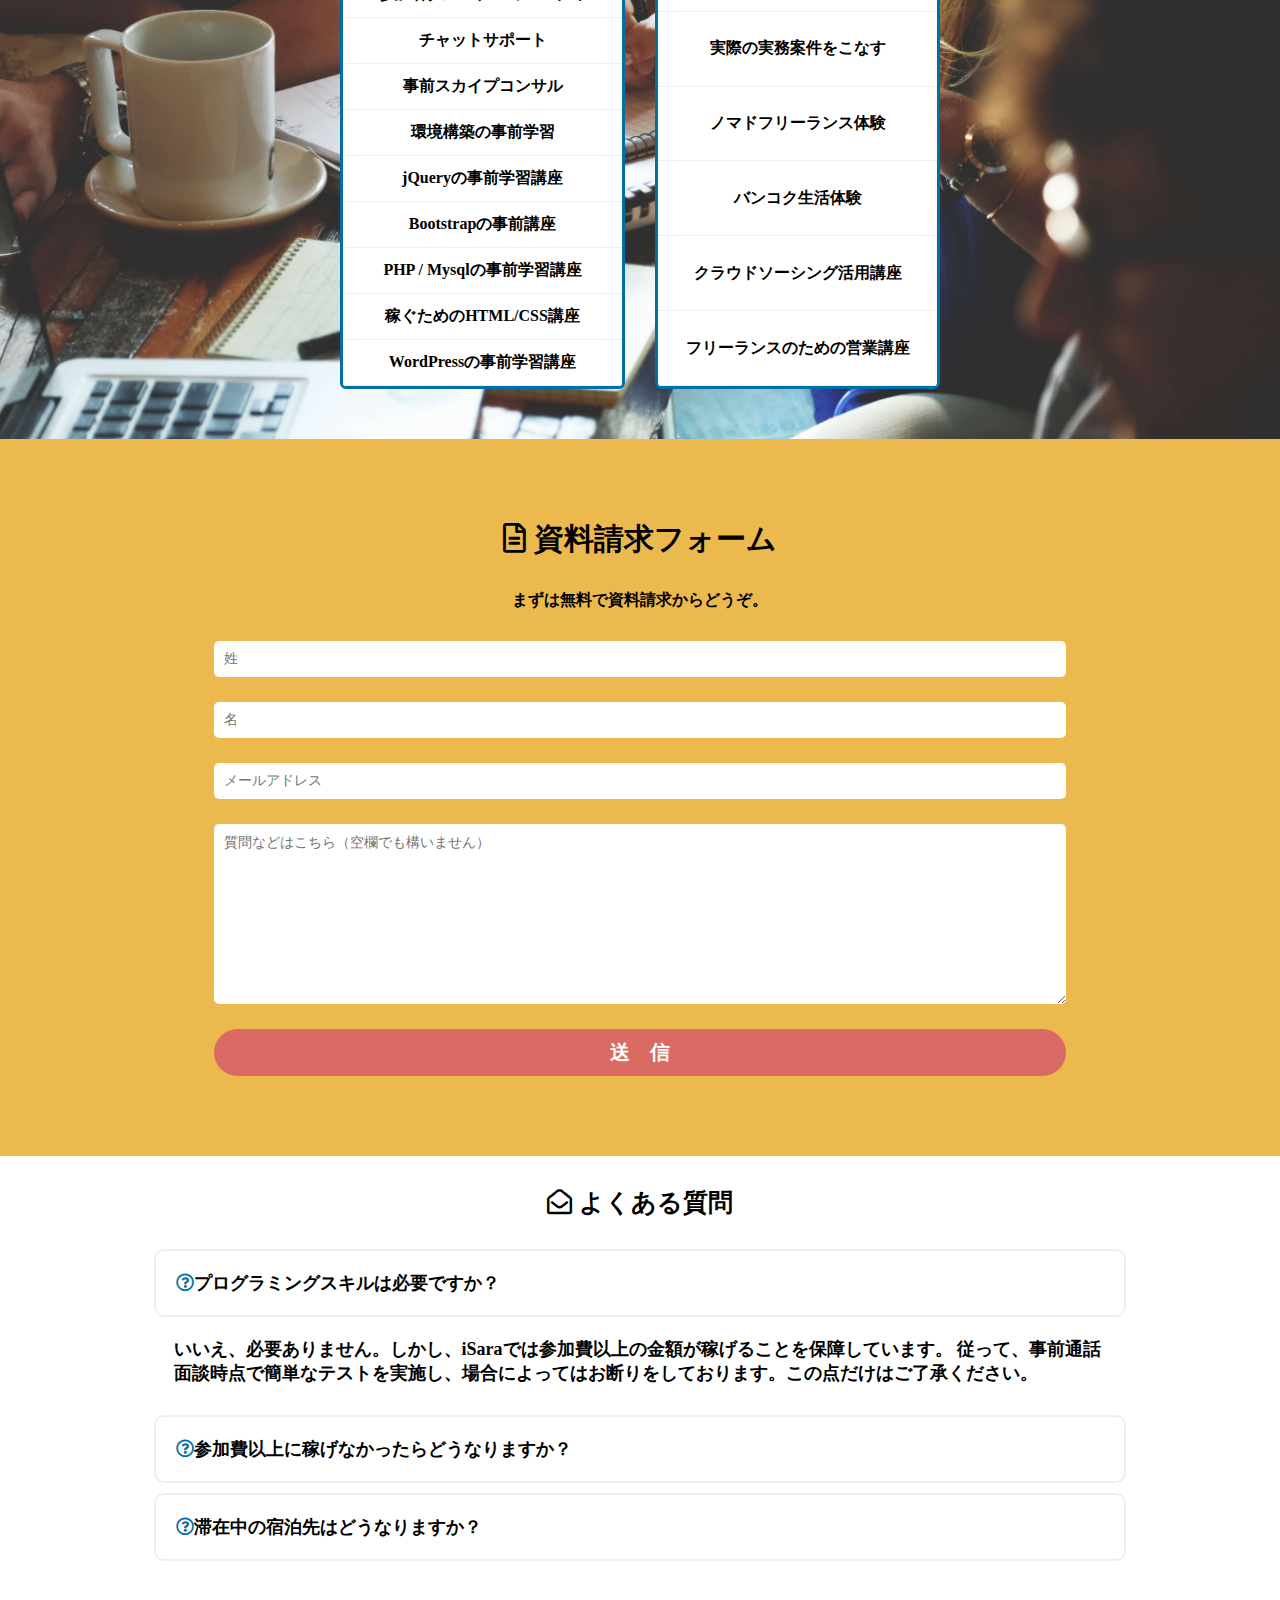
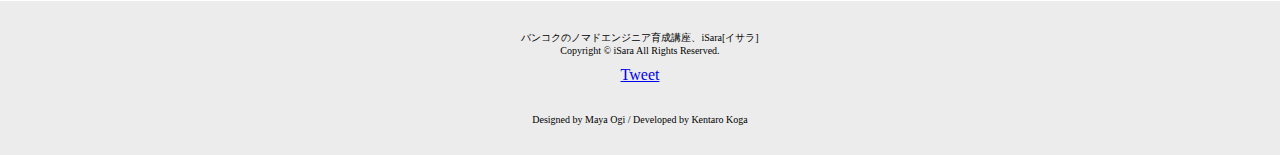
==== commit 58d5e3b6: "header__contact changed" ====
--- a/index.html
+++ b/index.html
@@ -20,7 +20,7 @@
             </div>
             <a class="header__Btn" id="header__Btn" href="#form">
                 <p class="header__contact">
-                コンタクト
+                コンタクトaaa
                 </p>
                 <i class="far fa-file-alt fa-1.5x headerIcon"></i>
                 <p class="headerIcon">資料請求</p>
